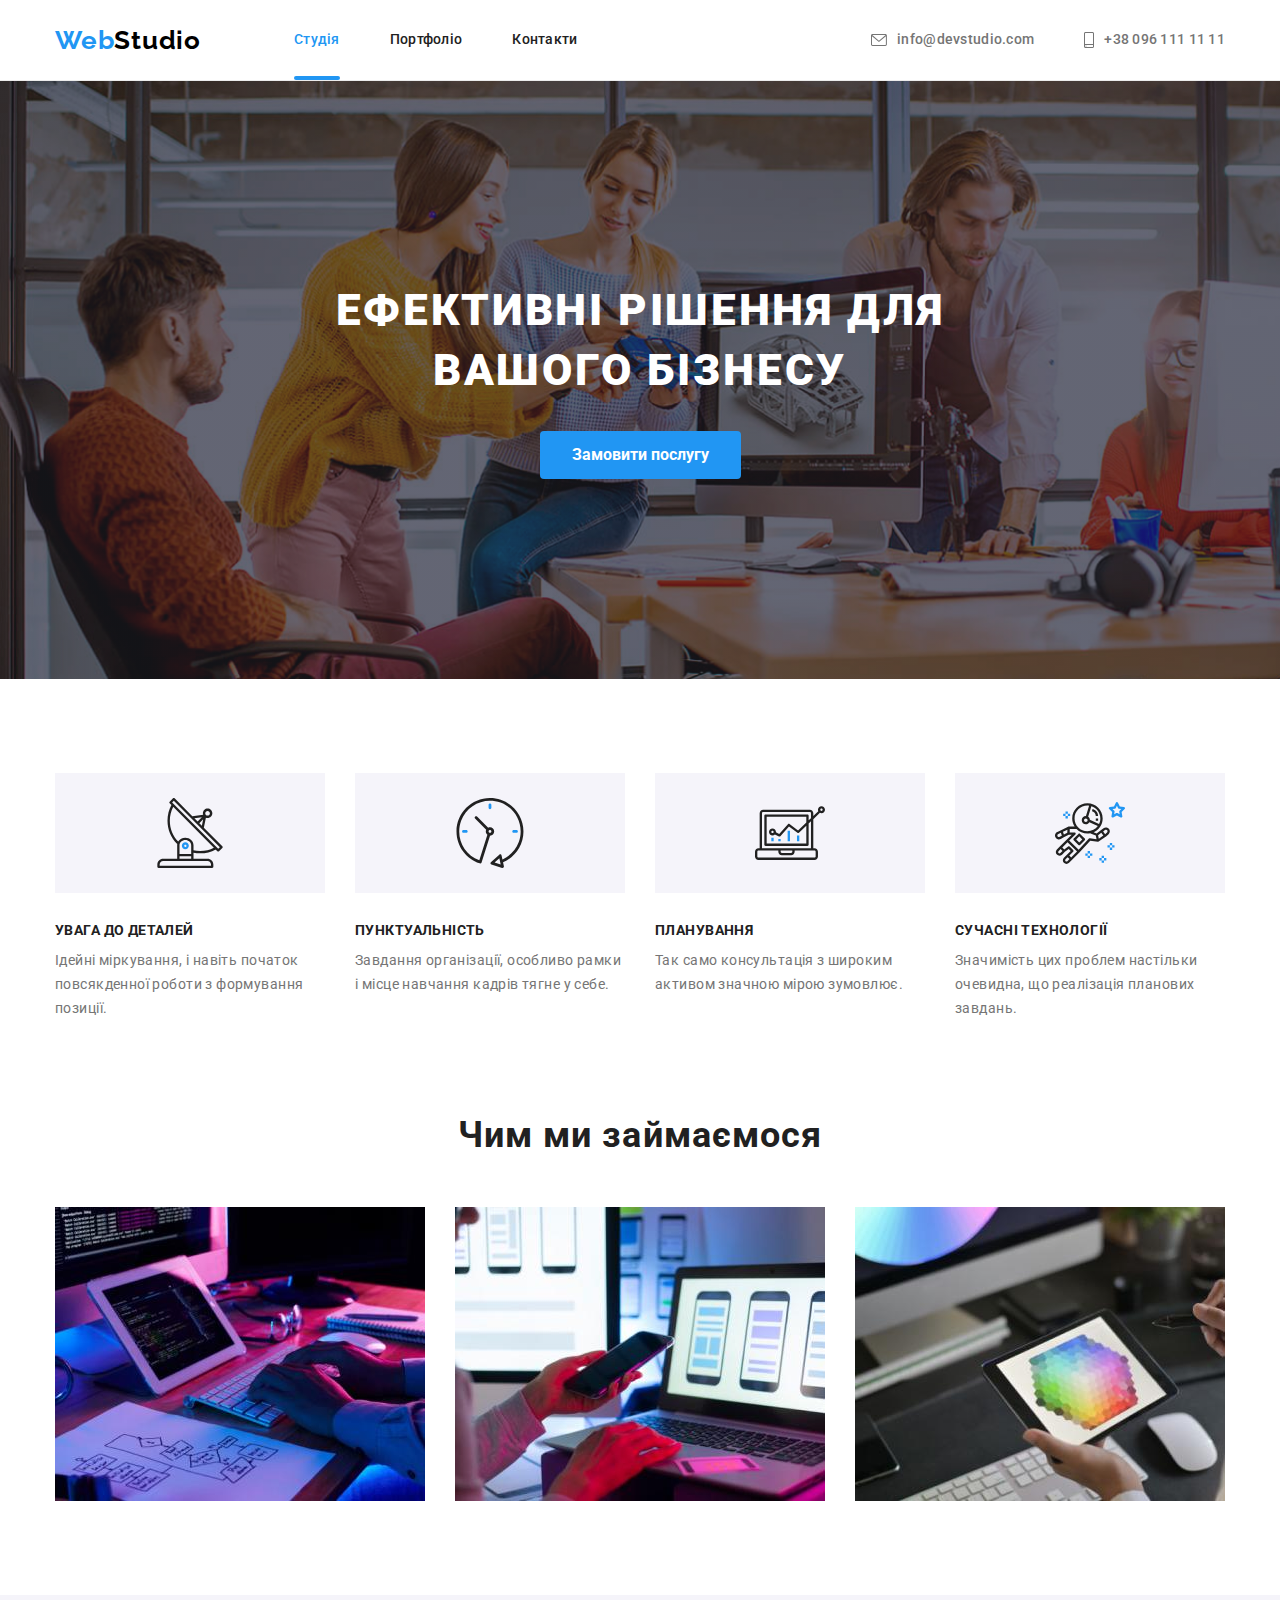
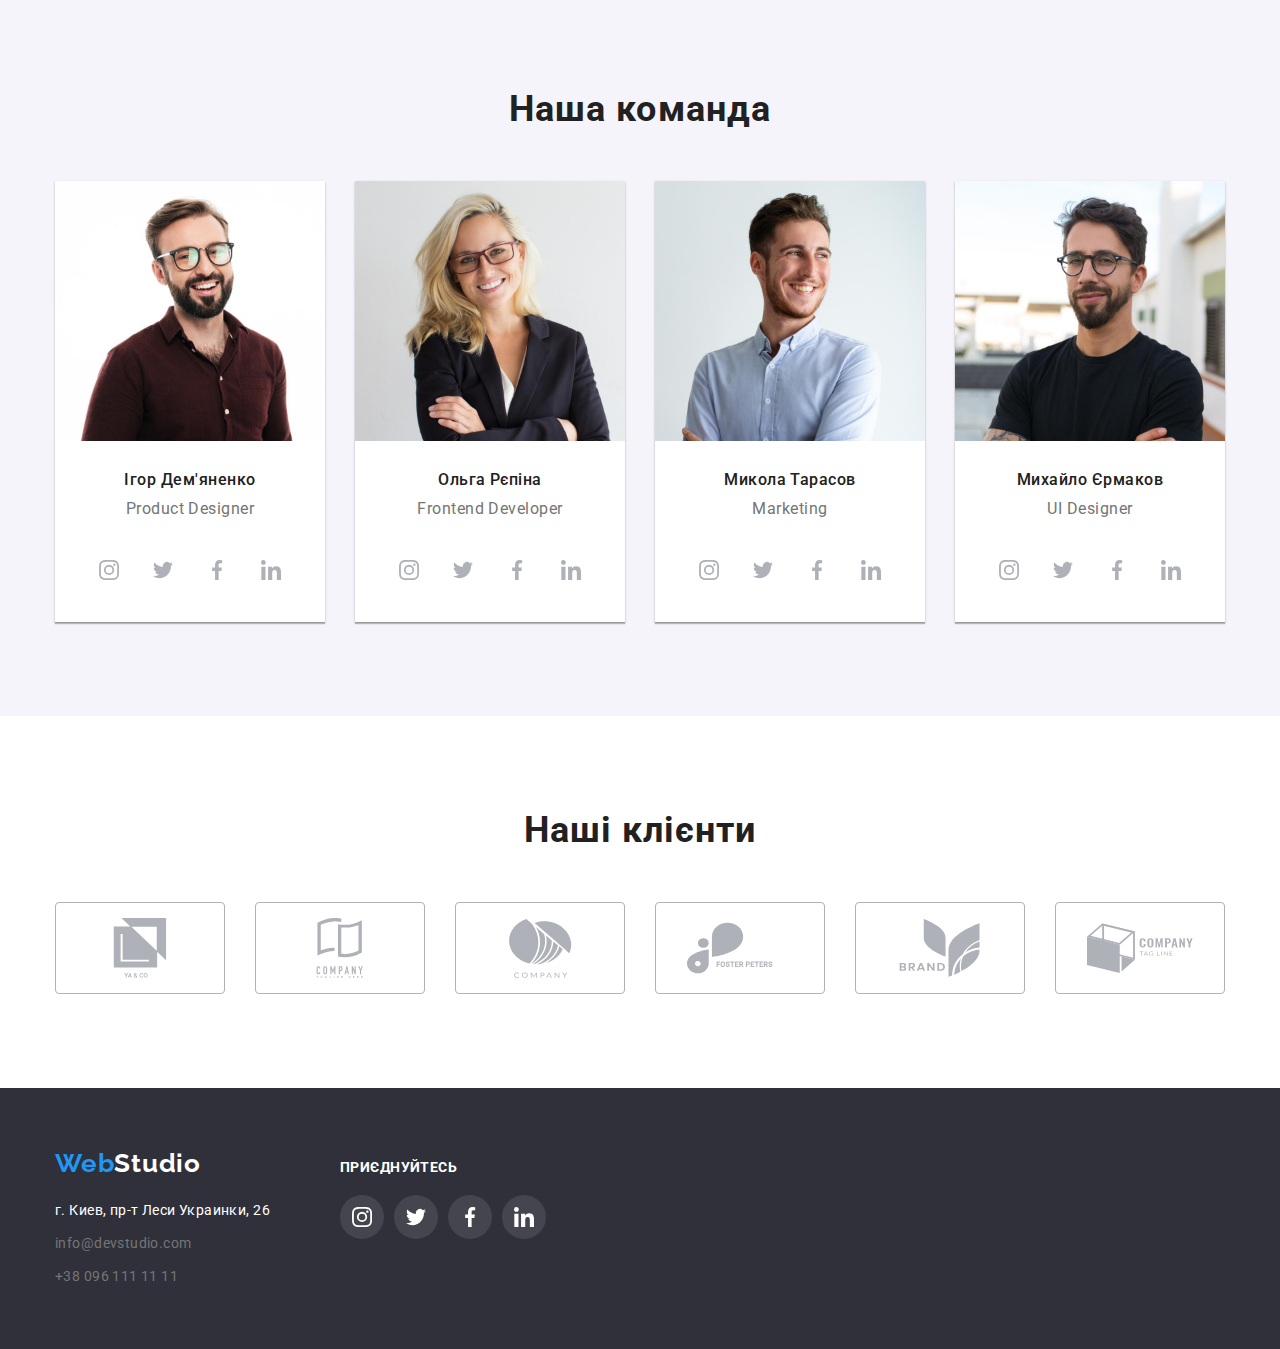
==== index.html @ 99344c1c "створив новий репозиторій" ====
<!DOCTYPE html>
<html lang="uk">
<head>
    <meta charset="UTF-8">
    <meta http-equiv="X-UA-Compatible" content="IE=edge">
    <meta name="viewport" content="width=device-width, initial-scale=1.0">
    <title>Document</title>
        <link href="https://fonts.googleapis.com/css2?family=Raleway:wght@700&family=Roboto:wght@400;500;700;900&display=swap"
        rel="stylesheet">
        <link rel="stylesheet" href="https://cdnjs.cloudflare.com/ajax/libs/modern-normalize/1.1.0/modern-normalize.min.css">
        <link rel="stylesheet" href="./css/styles.css">
</head>
<body>
    <header>
        <!--Шапка сайту-->
        <div class="container main-nav">
        <nav class="main-nav">
        <a class="logo-link-header" href="./index.html"><span class="logo-link">Web</span>Studio</a>
        <ul class="social-links list">
            <li class="item"><a class="link current" href="./index.html">Студія</a></li>
            <li class="item"><a class="link" href="./portfolio.html">Портфоліо</a></li>
            <li class="item"><a class="link" href="">Контакти</a></li>
        </ul>
        </nav>
        <ul class="contacts-link list">
            <li class="item">
                <a class="contacts" href="mailto:info@devstudio.com">
                <svg class="envelope" width="16px" height="12px">
                    <use href="./images/symbol-defs.svg#envelope"></use>
                </svg>
                 info@devstudio.com</a></li>
            <li class="item"><a class="contacts" href="tel:+380961111111">
                <svg class="smartphone" width="10px" height="16px">
                    <use href="./images/symbol-defs.svg#smartphone"></use>
                </svg>
                +38 096 111 11 11</a></li>
        </ul>
        </div>
    </header>
    <main>
        <!-- Герой -->
        <section class="hero">
            <div class="container">
            <h1 class="hero-titel">Ефективні рішення для вашого бізнесу</h1>
            <button class="hero-button" type="button">Замовити послугу</button>
            </div>
        </section>
        
        <!-- Особливості -->
        <section class="features section">
            <div class="container">
            <h2 class="visually-hidden">Наші особливості</h2>
            <ul class="features-list list">
                <li class="item icon-antenna">
                    <h3 class="features-list-titel">увага до деталей</h3>
                    <p class="text">Ідейні міркування, і навіть початок повсякденної роботи з формування позиції.</p>
                </li>
                <li class="item icon-clock">
                    <h3 class="features-list-titel">пунктуальність</h3>
                    <p class="text">Завдання організації, особливо рамки і місце навчання кадрів тягне у себе.</p>
                </li>
                <li class="item icon-diagram">
                    <h3 class="features-list-titel">планування</h3>
                    <p class="text">Так само консультація з широким активом значною мірою зумовлює.</p>
                </li>
                <li class="item icon-astronaut">
                    <h3 class="features-list-titel">сучасні технології</h3>
                    <p class="text">Значимість цих проблем настільки очевидна, що реалізація планових завдань.</p>
                </li>
            </ul>
            </div>
        </section>
        <!-- Можливості -->
        <section class="about section">
            <div class="container">
            <h2 class="section-titel">Чим ми займаємося</h2>
            <ul class="about-list list">
                <li class="item"><img src="./images/box1.jpg" alt="десктопні додатки" width="370"></li>
                <li class="item"><img src="./images/box2.jpg" alt="мобільні додатки" width="370"></li>
                <li class="item"><img src="./images/box3.jpg" alt="дизайнерські рішення" width="370"></li>
            </ul>
            </div>
        </section>
        <!-- Команда -->
        <section class="section-team section">
            <div class="container">
            <h2 class="section-titel">Наша команда</h2>
            <ul class="team-list list">
                <li class="team-item">
                    <img src="./images/productdesigner.jpg" alt="Ігор Дем'яненко" width="270" class="team-img">
                    <div>
                    <h3 class="team">Ігор Дем'яненко</h3>
                    <p class="text">Product Designer</p>
                    <ul class="team-social-list">
                        <li class="item">
                            <a href="#" class="social-link" aria-label="instagram"><svg class="social-icon" width="20px" height="20px">
                                <use href="./images/symbol-defs.svg#instagram"></use>
                            </svg></a>
                        </li>
                        <li class="item">
                            <a href="#" class="social-link" aria-label="twitter"><svg class="social-icon" width="20px" height="20px">
                                <use href="./images/symbol-defs.svg#twitter"></use>
                            </svg></a>
                        </li>
                        <li class="item">
                            <a href="#" class="social-link" aria-label="facebook"><svg class="social-icon" width="20px" height="20px">
                                <use href="./images/symbol-defs.svg#facebook"></use>
                            </svg></a>
                        </li>
                        <li class="item">
                            <a href="#" class="social-link" aria-label="linkedin"><svg class="social-icon" width="20px" height="20px">
                                <use href="./images/symbol-defs.svg#linkedin"></use>
                            </svg></a>
                        </li>
                    </ul>
                </div>
                </li>
                <li class="team-item">
                    <img src="./images/frontenddeveloper.jpg" alt="Ольга Рєпіна" width="270" class="team-img">
                    <div>
                    <h3 class="team">Ольга Рєпіна</h3>
                    <p class="text">Frontend Developer</p>
                    <ul class="team-social-list">
                        <li class="item">
                            <a href="#" class="social-link" aria-label="instagram"><svg class="social-icon" width="20px" height="20px">
                                <use href="./images/symbol-defs.svg#instagram"></use>
                            </svg></a>
                        </li>
                        <li class="item" class="item">
                            <a href="#" class="social-link" aria-label="twitter"><svg class="social-icon" width="20px" height="20px">
                                <use href="./images/symbol-defs.svg#twitter"></use>
                            </svg></a>
                        </li>
                        <li class="item">
                            <a href="#" class="social-link" aria-label="facebook"><svg class="social-icon" width="20px" height="20px">
                                <use href="./images/symbol-defs.svg#facebook"></use>
                            </svg></a>
                        </li>
                        <li class="item">
                            <a href="#" class="social-link" aria-label="linkedin"><svg class="social-icon" width="20px" height="20px">
                                <use href="./images/symbol-defs.svg#linkedin"></use>
                            </svg></a>
                        </li>
                    </ul>
                </div>
                </li>
                <li class="team-item">
                    <img src="./images/marketing.jpg" alt="Микола Тарасов" width="270" class="team-img">
                    <div>
                    <h3 class="team">Микола Тарасов</h3>
                    <p class="text">Marketing</p>
                    <ul class="team-social-list">
                        <li class="item">
                            <a href="#" class="social-link" aria-label="instagram"><svg class="social-icon" width="20px" height="20px">
                                <use href="./images/symbol-defs.svg#instagram"></use>
                            </svg></a>
                        </li>
                        <li class="item">
                            <a href="#" class="social-link" aria-label="twitter"><svg class="social-icon" width="20px" height="20px">
                                <use href="./images/symbol-defs.svg#twitter"></use>
                            </svg></a>
                        </li>
                        <li class="item">
                            <a href="#" class="social-link" aria-label="facebook"><svg class="social-icon" width="20px" height="20px">
                                <use href="./images/symbol-defs.svg#facebook"></use>
                            </svg></a>
                        </li>
                        <li class="item">
                            <a href="#" class="social-link" aria-label="linkedin"><svg class="social-icon" width="20px" height="20px">
                                <use href="./images/symbol-defs.svg#linkedin"></use>
                            </svg></a>
                        </li>
                    </ul>
                </div>
                </li>
                <li class="team-item">
                    <img src="./images/uidesigner.jpg" alt="Михайло Єрмаков" width="270" class="team-img">
                    <div>
                    <h3 class="team">Михайло Єрмаков</h3>
                    <p class="text">UI Designer</p>
                    <ul class="team-social-list">
                        <li class="item">
                            <a href="#" class="social-link" aria-label="instagram"><svg class="social-icon" width="20px" height="20px">
                                <use href="./images/symbol-defs.svg#instagram"></use>
                            </svg></a>
                        </li>
                        <li class="item">
                            <a href="#" class="social-link" aria-label="twitter"><svg class="social-icon" width="20px" height="20px">
                                <use href="./images/symbol-defs.svg#twitter"></use>
                            </svg></a>
                        </li>
                        <li class="item">
                            <a href="#" class="social-link" aria-label="facebook"><svg class="social-icon" width="20px" height="20px">
                                <use href="./images/symbol-defs.svg#facebook"></use>
                            </svg></a>
                        </li>
                        <li class="item">
                            <a href="#" class="social-link" aria-label="linkedin"><svg class="social-icon" width="20px" height="20px">
                                <use href="./images/symbol-defs.svg#linkedin"></use>
                            </svg></a>
                        </li>
                    </ul>
                </div>
                </li>
            </ul>
            </div>
            <!-- Наші кліенти -->
        </section>
        <section class="section">
            <div class="container">
<h2 class="section-titel">Наші клієнти</h2>
<ul class="clients-list"> 
<li class="clients-item">
    <a href="" class="clients-link"> <svg class="clients-icon" width="106px" height="60px">
        <use href="./images/symbol-defs.svg#group1"></use>
    </svg></a>
</li>
<li class="clients-item">
    <a href="" class="clients-link"> <svg class="clients-icon" width="106px" height="60px">
        <use href="./images/symbol-defs.svg#group2"></use>
    </svg></a>
</li>
<li class="clients-item">
    <a href="" class="clients-link"> <svg class="clients-icon" width="106px" height="60px">
        <use href="./images/symbol-defs.svg#group3"></use>
    </svg></a>
</li>
<li class="clients-item">
    <a href="" class="clients-link"> <svg class="clients-icon" width="106px" height="60px">
        <use href="./images/symbol-defs.svg#group4"></use>
    </svg></a>
</li>
<li class="clients-item">
    <a href="" class="clients-link"> <svg class="clients-icon" width="106px" height="60px">
        <use href="./images/symbol-defs.svg#group5"></use>
    </svg></a>
</li>
<li class="clients-item">
    <a href="" class="clients-link"> <svg class="clients-icon" width="106px" height="60px">
        <use href="./images/symbol-defs.svg#group6"></use> width="106px" height="60px"
    </svg></a>
</li>
</ul>
            </div>
        </section>
    </main>

    <!-- Підвал -->
    <footer>
        <div class="container footer">
            <div class="adress-footer">
        <a class="logo-link-footer" href="./index.html"><span class="logo-link">Web</span>Studio</a>
        <address class="address-link-footer">
            <ul class="link-footer list">
            <li class="item"><a class="second-link link" href="https://goo.gl/maps/CPtrU1FHBa2aNyZL9" target="_blank" rel="noopener noreferrer nofollow">г. Киев, пр-т Леси
                Украинки, 26</a></li>
            <li class="item"><a class="link" href="mailto:info@devstudio.com" lang="en">info@devstudio.com</a></li>
            <li class="item"><a class="link" href="tel:+380961111111">+38 096 111 11 11</a></li>
            </ul>
        </address>
        </div>
        <div class="social-footer">
            <p class="text">ПРИЄДНУЙТЕСЬ</p>
<ul class="social-footer-list">
    <li class="item"> <a href="" class="social-footer-link"> <svg class="social-footer-icon" width="20px" height="20px">
        <use href="./images/symbol-defs.svg#instagram"></use>
    </svg> </a> </li>
    <li class="item"> <a href="" class="social-footer-link"> <svg class="social-footer-icon" width="20px" height="20px">
        <use href="./images/symbol-defs.svg#twitter"></use>
    </svg> </a> </li>
    <li class="item"> <a href="" class="social-footer-link"> <svg class="social-footer-icon" width="20px" height="20px">
        <use href="./images/symbol-defs.svg#facebook"></use>
    </svg> </a> </li>
    <li class="item"> <a href="" class="social-footer-link"> <svg class="social-footer-icon" width="20px" height="20px">
        <use href="./images/symbol-defs.svg#linkedin"></use>
    </svg> </a> </li>
</ul>
        </div>
    </div>
    </footer>

    
</body>
</html>
---- css/styles.css ----
:root {
  --accent-color: #2196f3;
  --primary-whit-color: #ffffff;
  --titel-text-color: #212121;
  --primary-text-color: #757575;
  --primary-black-color: #000000;
  --secondary-beckground-color: #2f303a;
  --team-background-color: #f5f4fa;
  --button-background-color: #188ce8;
}

html {
  box-sizing: border-box;
}

body {
  background-color: var(--primary-whit-color);
  color: var(--primary-text-color);
  font-family: Roboto, sans-serif;
}

.container {
  width: 1200px;
  padding-left: 15px;
  padding-right: 15px;
  margin-left: auto;
  margin-right: auto;
}

.section {
  padding-top: 94px;
  padding-bottom: 94px;
}

img {
  display: block;
}

h1,
h2,
h3,
ul,
p {
  padding: 0;
  margin: 0;
  list-style: none;
}

header {
  border-bottom: 1px Solid #ececec;
}

/* logo */

.logo-link {
  color: var(--accent-color);
}
.logo-link-header {
  font-family: Raleway, cursive;
  color: var(--primary-black-color);
  text-decoration: none;
  font-weight: 700;
  font-size: 26px;
  line-height: 1.19;
  letter-spacing: 0.03em;
}
/* site-nav */

.main-nav {
  display: flex;
  align-items: center;
}

.social-links {
  display: flex;
  margin-left: 93px;
}

.social-links .item:not(:last-child) {
  margin-right: 50px;
}

.social-links .link {
  display: block;
  padding-top: 32px;
  padding-bottom: 32px;
  position: relative;

  color: var(--titel-text-color);

  text-decoration: none;
  list-style-type: none;
  font-weight: 500;
  font-size: 14px;
  line-height: 1.14;
  letter-spacing: 0.02em;
}

.link.current {
  color:var(--accent-color)
}

.link.current::after {
  content: "";
  display: block;
  border-radius: 2px;
  background-color: var(--accent-color);
  position: absolute;
  bottom: 0;
  left: 0;
  width: 100%;
  height: 4px;
}

.social-links .link:hover,
.social-links .link:focus {
  color: var(--accent-color);
}

/*contacts link*/

.contacts-link {
  display: flex;
  margin-left: auto;
  align-items: center;
}

.contacts-link .item:not(:last-child) {
  margin-right: 50px;
}

.contacts-link .contacts {
  display: flex;
  padding-top: 32px;
  padding-bottom: 32px;
  align-items: center;

  color: var(--primary-text-color);
  text-decoration: none;
  font-weight: 500;
  font-size: 14px;
  line-height: 1.14;
  letter-spacing: 0.02em;
}
.contacts-link .contacts:hover,
.contacts-link .contacts:focus {
  color: var(--accent-color);
}

.contacts-link .contacts:hover .envelope,
.contacts-link .contacts:focus .envelope {
  fill: var(--accent-color);
}

.contacts-link .contacts:hover .smartphone,
.contacts-link .contacts:focus .smartphone {
  fill: var(--accent-color);
}

.envelope {
  fill: var(--primary-text-color);
  margin-right: 10px;
}

.smartphone {
  fill: var(--primary-text-color);
  margin-right: 10px;
}
/* Герой */

.hero {
  max-width: 1600px;
  margin-left: auto;
  margin-right: auto;
  background-image: linear-gradient(
      to right,
      rgba(47, 48, 58, 0.4),
      rgba(47, 48, 58, 0.4)
    ),
    url(../images/teampng.png);
  background-color: var(--secondary-beckground-color);
  background-repeat: no-repeat;
  background-size: cover;
  text-align: center;
  padding-top: 200px;
  padding-bottom: 200px;
}
.hero .hero-titel {
  color: var(--primary-whit-color);
  font-weight: 900;
  font-size: 44px;
  line-height: 1.36;
  letter-spacing: 0.06em;
  text-transform: uppercase;
  margin-bottom: 30px;
  width: 696px;
  margin-left: auto;
  margin-right: auto;
}

/* button */

.hero .hero-button {
  background-color: var(--accent-color);
  color: var(--primary-whit-color);
  font-family: inherit;
  font-weight: 700;
  font-size: 16px;
  line-height: 1.8;
  display: inline-block;
  align-items: center;
  text-align: center;
  cursor: pointer;
  padding: 10px 32px;
  border-radius: 4px;
  border: 0;
  min-width: 152px;
}

.hero .hero-button:hover,
.hero .hero-button:focus {
  background-color: var(--button-background-color);
}
/* Команда */

.section-team {
  background-color: var(--team-background-color);
}

.section-titel {
  color: var(--titel-text-color);
  font-weight: 700;
  font-size: 36px;
  line-height: 1.16;
  text-align: center;
  letter-spacing: 0.03em;
  margin-bottom: 50px;
}

.visually-hidden {
  position: absolute;
  white-space: nowrap;
  width: 1px;
  height: 1px;
  overflow: hidden;
  border: 0;
  padding: 0;
  clip: rect(0 0 0 0);
  clip-path: inset(50%);
  margin: -1px;
}

.team-social-list {
  display: flex;
  justify-content: center;
  gap: 10px;
  margin-bottom: 30px;
}

.team-social-list .item .social-link {
  display: flex;
  width: 44px;
  height: 44px;
  align-items: center;
  justify-content: center;
  border-radius: 50%;
  fill: #AFB1B8;
}

.team-social-list .social-link:hover,
.team-social-list .social-link:focus {
  background-color: var(--accent-color);
  fill: var(--primary-whit-color);
}

/* features */

.features {
  padding-bottom: 0;
}

.features-list {
  display: flex;
  justify-content: center;
}

.features-list .item {
  width: 270px;
}

.features-list .item:not(:last-child) {
  margin-right: 30px;
}

.features-list .item::before {
  display: block;
  content: "";
  height: 120px;
  background-position: center;
  background-repeat: no-repeat;
  background-color: var(--team-background-color);
  margin-bottom: 30px;
}

.features-list .icon-antenna::before {
  background-image: url(../images/antenna.svg);
}

.features-list .icon-clock::before {
  background-image: url(../images/clock.svg);
}

.features-list .icon-diagram::before {
  background-image: url(../images/diagram.svg);
}

.features-list .icon-astronaut::before {
  background-image: url(../images/astronaut.svg);
}

.features-list-titel {
  color: var(--titel-text-color);
  font-weight: 700;
  font-size: 14px;
  line-height: 1.14;
  letter-spacing: 0.03em;
  text-transform: uppercase;
  margin-bottom: 10px;
}

.features-list .text {
  font-size: 14px;
  line-height: 1.71;
  letter-spacing: 0.03em;
}

/* Можливості */

.about-list {
  display: flex;
  justify-content: center;
}

.about-list .item {
  width: 370px;
}

.about-list .item:not(:last-child) {
  margin-right: 30px;
}

/* Команда */

.team-list {
  display: flex;
  justify-content: center;
  
}

.team {
  color: var(--titel-text-color);
  font-weight: 500;
  font-size: 16px;
  line-height: 1.18;
  text-align: center;
  letter-spacing: 0.03em;
  margin-bottom: 10px;
}

.team-img {
  margin-bottom: 30px;
}

.team-list .text {
  font-size: 16px;
  line-height: 1.18;
  text-align: center;
  letter-spacing: 0.03em;
  margin-bottom: 30px;
}

.team-list .team-item {
  background-color: var(--primary-whit-color);
  box-shadow: 0px 1px 3px rgba(0, 0, 0, 0.12), 0px 1px 1px rgba(0, 0, 0, 0.14),
    0px 2px 1px rgba(0, 0, 0, 0.2);
}

.team-list .team-item:not(:last-child) {
  margin-right: 30px;
}

/* Наші клієнти*/

.clients-list {
  display: flex;
  justify-content:center;
  gap: 30px;
}

.clients-link {
  display: flex;
  justify-content:center;
  align-items:center;
  width: 170px;
  height: 92px;
  border: 1px solid #AFB1B8;
  border-radius: 4px;
  fill: #AFB1B8;
}

.clients-link:hover ,
.clients-link:focus {
  fill: var(--accent-color);
  border: 1px solid var(--accent-color);
}

/* portfolio */

.filters {
  display: flex;
  justify-content: center;
  margin-bottom: 50px;
}

.filters .item:not(:last-child) {
  margin-right: 8px;
}

.filters .filters-button {
  background-color: #f5f4fa;
  color: var(--titel-text-color);
  font-weight: 500;
  font-size: 16px;
  line-height: 1.6;
  text-align: center;
  letter-spacing: 0.03em;
  font-family: inherit;
  cursor: pointer;
  padding: 6px 22px;
  border-radius: 4px;
  border: 0;
}

.filters .filters-button:hover,
.filters .filters-button:focus {
  background-color: var(--accent-color);
  color: var(--primary-whit-color);
}

.work-list {
  display: flex;
  flex-wrap: wrap;
}

.work-list .item {
  margin-right: 30px;
  margin-bottom: 30px;
  margin-bottom: 30px;
  width: 370px;
}

.work-list .item:nth-child(3n) {
  margin-right: 0;
}

.work-list .item:nth-last-child(-n + 3) {
  margin-bottom: 0;
}

.work-items {
  color: var(--titel-text-color);
  font-weight: 700;
  font-size: 18px;
  line-height: 2;
  letter-spacing: 0.06em;
  margin-bottom: 4px;
}

.work-list .text {
  font-size: 16px;
  line-height: 1.8;
  letter-spacing: 0.03em;
}

.content-box {
  padding: 20px 24px;
  border: 1px solid #eeeeee;
  border-top: 0;
}

li {
  list-style-type: none;
}

.work-link {
  display: block;
  text-decoration: none;
  color: inherit;
}

.work-link:hover,
.work-link:focus {
  box-shadow: 0px 1px 1px rgba(0, 0, 0, 0.12), 0px 4px 4px rgba(0, 0, 0, 0.06), 1px 4px 6px rgba(0, 0, 0, 0.16);
}

/* footer */

footer {
  background-color: var(--secondary-beckground-color);
  padding-top: 60px;
  padding-bottom: 60px;
}

.footer {
  display: flex;
  align-items: baseline;
}

.adress-footer {
  margin-right: 70px;
}

.logo-link-footer {
  color: var(--primary-whit-color);
  font-family: Raleway, cursive;
  text-decoration: none;
  font-weight: 700;
  font-size: 26px;
  line-height: 1.19;
  letter-spacing: 0.03em;
  margin-bottom: 20px;
  display: block;
}

.link-footer .link {
  color: var(--primary-whit-color) 60%;
  text-decoration: none;
  font-size: 14px;
  line-height: 1.71;
  letter-spacing: 0.03em;
}

.link-footer .second-link {
  color: var(--primary-whit-color);
}

.link-footer {
  font-style: normal;
}

.link-footer .item:not(:last-child) {
  margin-bottom: 9px;
}

.social-footer-list {
  display:flex;
  gap: 10px;
  justify-content: center;
}

.social-footer-link {
  display: flex;
  align-items: center;
  justify-content: center;
  width: 44px;
  height: 44px;
  fill: var(--primary-whit-color);
  background-color: rgba(255, 255, 255, 0.1);
  border-radius: 50%;
}

.social-footer p {
  margin-bottom: 20px;
}

.social-footer-list .social-footer-link:hover,
.social-footer-list .social-footer-link:focus {
  background-color: var(--accent-color);
}

.social-footer .text {
  font-size: 14px;
  font-weight: 700;
  line-height: 16px;
  letter-spacing: 0.03em;
  text-transform: uppercase;
  color: #FFFFFF;
  
}
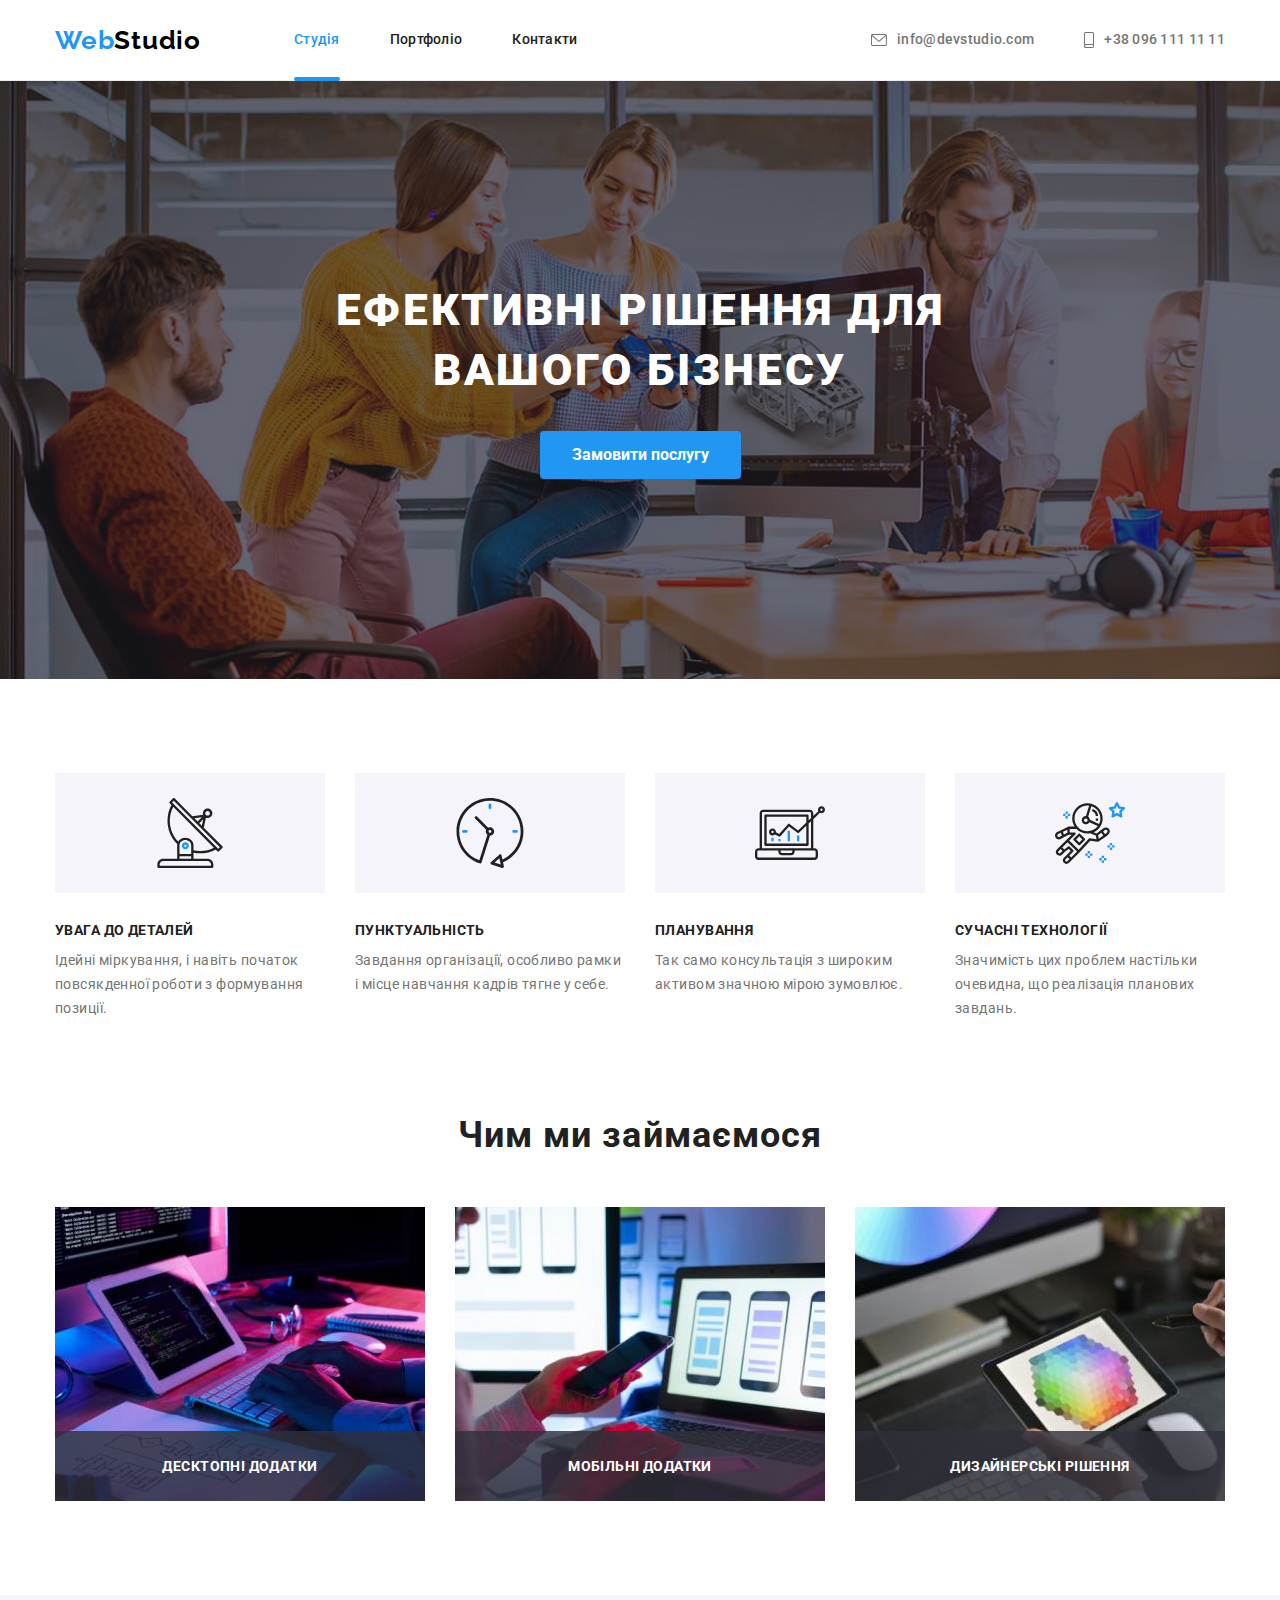
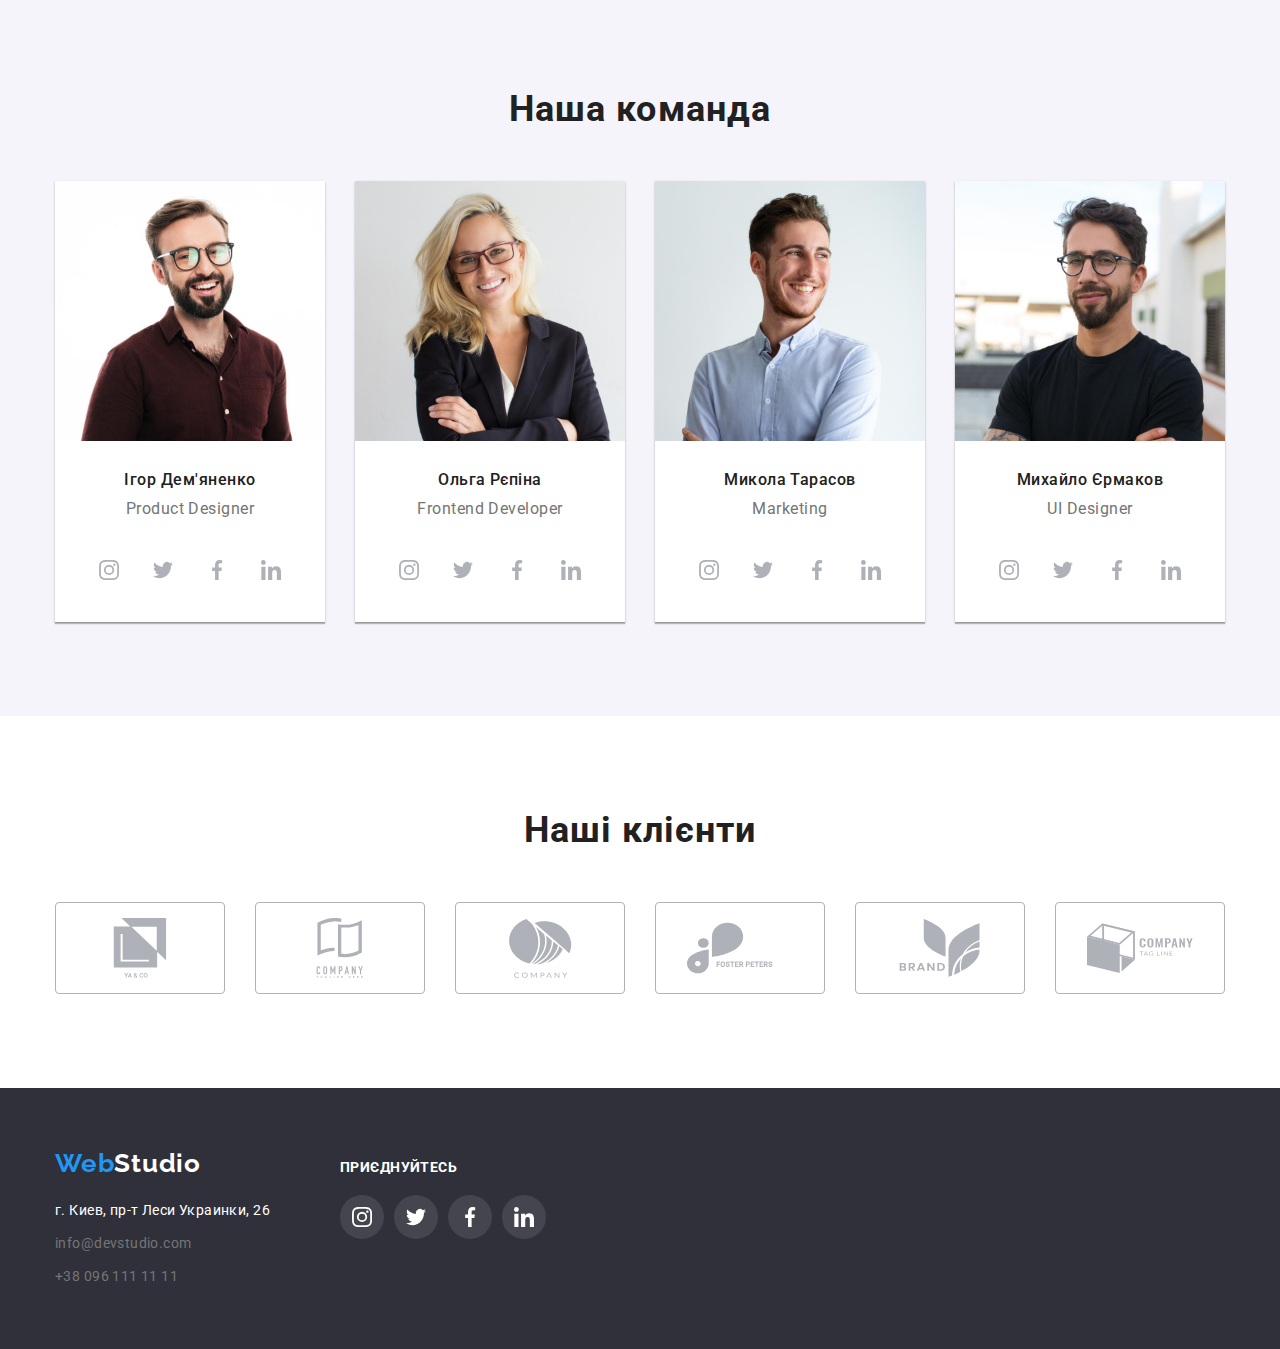
==== commit 849e0312: "додав анимовані властивості,модельне вікно" ====
--- a/index.html
+++ b/index.html
@@ -42,7 +42,12 @@
         <section class="hero">
             <div class="container">
             <h1 class="hero-titel">Ефективні рішення для вашого бізнесу</h1>
-            <button class="hero-button" type="button">Замовити послугу</button>
+            <button class="hero-button" type="button" data-modal-open>Замовити послугу</button>
+<div class="backdrop is-hidden" data-modal>
+<div class="modal">
+<button class="btn-close" data-modal-close><svg class="model-close-icon" width="30px" height="30px"><use href="./images/symbol-defs.svg#close"></use> </svg></button>
+</div>
+</div>
             </div>
         </section>
         
@@ -75,9 +80,15 @@
             <div class="container">
             <h2 class="section-titel">Чим ми займаємося</h2>
             <ul class="about-list list">
-                <li class="item"><img src="./images/box1.jpg" alt="десктопні додатки" width="370"></li>
-                <li class="item"><img src="./images/box2.jpg" alt="мобільні додатки" width="370"></li>
-                <li class="item"><img src="./images/box3.jpg" alt="дизайнерські рішення" width="370"></li>
+                <li class="item"><div class="about"><img src="./images/box1.jpg" alt="десктопні додатки" width="370">
+                <p class="about-text">Десктопні додатки</p></div>
+                </li>
+                <li class="item"><div class="about"><img src="./images/box2.jpg" alt="мобільні додатки" width="370">
+                <p class="about-text">Мобільні додатки</p></div>
+                </li>
+                <li class="item"><div class="about"><img src="./images/box3.jpg" alt="дизайнерські рішення" width="370">
+                <p class="about-text">Дизайнерські рішення</p></div>
+                </li>
             </ul>
             </div>
         </section>
@@ -279,6 +290,6 @@
     </div>
     </footer>
 
-    
+    <script src="./js/modal.js"></script> 
 </body>
 </html>--- a/css/styles.css
+++ b/css/styles.css
@@ -7,6 +7,9 @@
   --secondary-beckground-color: #2f303a;
   --team-background-color: #f5f4fa;
   --button-background-color: #188ce8;
+
+  --timing-functoin: cubic-bezier(0.4, 0, 0.2, 1);
+  --trinsit-time: 250ms;
 }
 
 html {
@@ -94,6 +97,7 @@
   font-size: 14px;
   line-height: 1.14;
   letter-spacing: 0.02em;
+  transition: color var(--trinsit-time) var(--timing-functoin);
 }
 
 .link.current {
@@ -106,7 +110,7 @@
   border-radius: 2px;
   background-color: var(--accent-color);
   position: absolute;
-  bottom: 0;
+  bottom: -1px;
   left: 0;
   width: 100%;
   height: 4px;
@@ -141,6 +145,7 @@
   font-size: 14px;
   line-height: 1.14;
   letter-spacing: 0.02em;
+  transition: color var(--trinsit-time) var(--timing-functoin);
 }
 .contacts-link .contacts:hover,
 .contacts-link .contacts:focus {
@@ -160,11 +165,13 @@
 .envelope {
   fill: var(--primary-text-color);
   margin-right: 10px;
+  transition: fill var(--trinsit-time) var(--timing-functoin);
 }
 
 .smartphone {
   fill: var(--primary-text-color);
   margin-right: 10px;
+  transition: fill var(--trinsit-time) var(--timing-functoin);
 }
 /* Герой */
 
@@ -215,12 +222,57 @@
   border-radius: 4px;
   border: 0;
   min-width: 152px;
+  transition: background-color var(--trinsit-time) var(--timing-functoin);
 }
 
 .hero .hero-button:hover,
 .hero .hero-button:focus {
   background-color: var(--button-background-color);
 }
+
+.backdrop {
+  position:fixed;
+  top: 0;
+  left: 0;
+  width: 100%;
+  height: 100%;
+  background-color: rgba(0, 0, 0, 0.2);
+  opacity: 1;
+  visibility: visible;
+  transition: opacity var(--trinsit-time) var(--timing-functoin);
+}
+
+.backdrop.is-hidden {
+  visibility: hidden;
+  opacity: 0;
+  pointer-events: none;
+}
+
+.modal {
+position: absolute;
+top: 50%;
+left: 50%;
+transform: translate(-50%, -50%) ;
+min-width: 528px;
+min-height: 581px;
+background-color: var(--primary-whit-color);
+} 
+
+.btn-close {
+  position: absolute;
+  display: flex;
+  align-items: center;
+  justify-content: center;
+  cursor: pointer;
+  width: 30px;
+  height: 30px;
+  top: 8px;
+  right: 8px;
+  border: 1px solid rgba(0, 0, 0, 0.1);
+  border-radius: 50%;
+  background-color: var(--primary-whit-color);
+}
+
 /* Команда */
 
 .section-team {
@@ -257,7 +309,7 @@
   margin-bottom: 30px;
 }
 
-.team-social-list .item .social-link {
+.team-social-list .social-link {
   display: flex;
   width: 44px;
   height: 44px;
@@ -265,6 +317,8 @@
   justify-content: center;
   border-radius: 50%;
   fill: #AFB1B8;
+  transition: background-color var(--trinsit-time) var(--timing-functoin),
+  fill var(--trinsit-time) var(--timing-functoin);
 }
 
 .team-social-list .social-link:hover,
@@ -349,6 +403,29 @@
   margin-right: 30px;
 }
 
+.about {
+  position: relative;
+}
+
+.about-text {
+  position: absolute;
+  bottom: 0;
+ 
+  color: var(--primary-whit-color);
+  background-color: rgba(47, 48, 58, 0.8);
+  width: 370px;
+  height: 70px;
+  padding-top: 27px;
+
+  font-size: 14px;
+  line-height: 16px;
+  
+  font-weight: 700;
+  text-align: center;
+  letter-spacing: 0.03em;
+  text-transform: uppercase;
+}
+
 /* Команда */
 
 .team-list {
@@ -406,6 +483,8 @@
   border: 1px solid #AFB1B8;
   border-radius: 4px;
   fill: #AFB1B8;
+  transition: fill var(--trinsit-time) var(--timing-functoin),
+  border var(--trinsit-time) var(--timing-functoin);
 }
 
 .clients-link:hover ,
@@ -439,6 +518,8 @@
   padding: 6px 22px;
   border-radius: 4px;
   border: 0;
+  transition: background-color var(--trinsit-time) var(--timing-functoin),
+  color var(--trinsit-time) var(--timing-functoin);
 }
 
 .filters .filters-button:hover,
@@ -496,11 +577,44 @@
   display: block;
   text-decoration: none;
   color: inherit;
+  transition: box-shadow var(--trinsit-time) var(--timing-functoin);
 }
 
 .work-link:hover,
 .work-link:focus {
   box-shadow: 0px 1px 1px rgba(0, 0, 0, 0.12), 0px 4px 4px rgba(0, 0, 0, 0.06), 1px 4px 6px rgba(0, 0, 0, 0.16);
+}
+
+.work-thump {
+  position: relative;
+  overflow: hidden;
+}
+
+.overlay {
+  position: absolute;
+  display: flex;
+  top:0;
+  left:0;
+  width: 100%;
+  height: 100%;
+
+  transform: translateY(101%);
+  backdrop-filter: blur(2px);
+  transition: transform var(--trinsit-time) var(--timing-functoin);
+}
+
+.work-link:hover .overlay {
+  transform: translateY(0);
+}
+
+.overlay-text {
+font-size: 18px;
+line-height: 28px;
+letter-spacing: 0.03em;
+padding: 63px 24px;
+
+color: var(--primary-whit-color);
+background: rgba(33, 150, 243, 0.9);
 }
 
 /* footer */
@@ -567,6 +681,7 @@
   fill: var(--primary-whit-color);
   background-color: rgba(255, 255, 255, 0.1);
   border-radius: 50%;
+  transition: background-color var(--trinsit-time) var(--timing-functoin);
 }
 
 .social-footer p {
